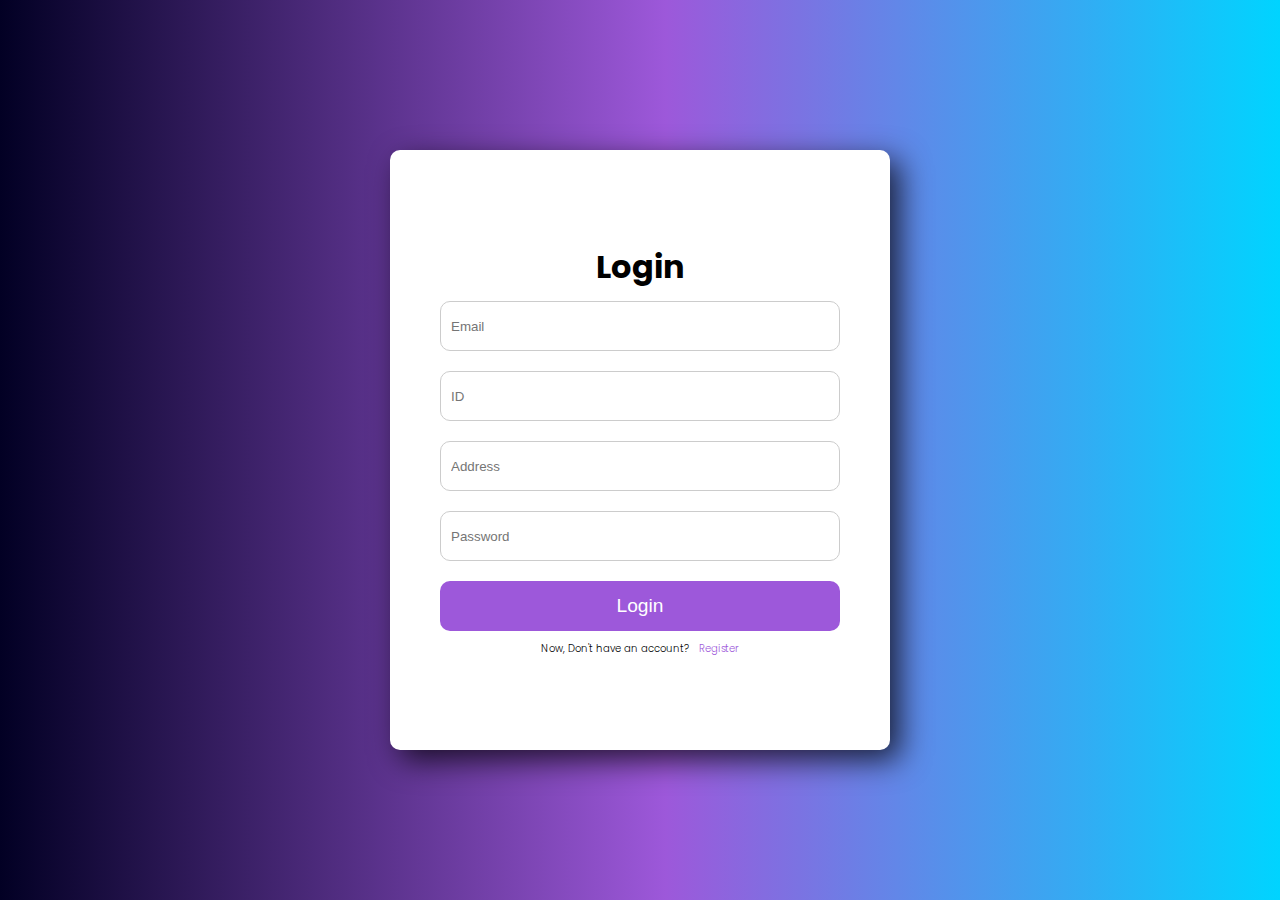
==== Register.html @ a8fa305b "fix/arreglo de index" ====
<!DOCTYPE html>
<html lang="en">

<head>
    <meta charset="UTF-8">
    <meta name="viewport" content="width=device-width, initial-scale=1.0">
    <link rel="stylesheet" href="CSS/Style.CSS">
    <title>Register</title>
    <link rel="preconnect" href="https://fonts.googleapis.com">
    <link rel="preconnect" href="https://fonts.gstatic.com" crossorigin>
    <link
        href="https://fonts.googleapis.com/css2?family=Poppins:ital,wght@0,100;0,200;0,300;0,400;0,500;0,600;0,700;0,800;0,900;1,100;1,200;1,300;1,400;1,500;1,600;1,700;1,800;1,900&display=swap"
        rel="stylesheet">

</head>

<body>

    <div class="container">
        <div class="container_login">
            <h1 class="poppins-bold">Login</h1>
            
            <input
            class="input"
            placeholder="Email"
            type="text">

            <input
            class="input"
            placeholder="ID"
            type="number">

            <input
            class="input"
            placeholder="Address"
            type="password">

            <input
            class="input"
            placeholder="Password"
            type="password">


            
            <button class="button">
                <a class="poppins-extraligh text-button" href="Register.html">Login</a>
            </button>

            <span class="poppins-light span-register">Now, Don't have an account?<a class="text-a" href="">Register</a></span>


        </div>

    </div>
    <script src="JS/validate.js"></script>

</body>

</html>
---- CSS/Style.CSS ----
* {
    margin: 0;
    padding: 0;
    box-sizing: border-box;
}

/* fonts de google */

.poppins-thin {
    font-family: "Poppins", sans-serif;
    font-weight: 100;
    font-style: normal;
  }
  
  .poppins-extralight {
    font-family: "Poppins", sans-serif;
    font-weight: 200;
    font-style: normal;
  }
  
  .poppins-light {
    font-family: "Poppins", sans-serif;
    font-weight: 300;
    font-style: normal;
    font-size: 10px;
  }
  
  .poppins-regular {
    font-family: "Poppins", sans-serif;
    font-weight: 400;
    font-style: normal;
  }
  
  .poppins-medium {
    font-family: "Poppins", sans-serif;
    font-weight: 500;
    font-style: normal;
  }
  
  .poppins-semibold {
    font-family: "Poppins", sans-serif;
    font-weight: 600;
    font-style: normal;
  }
  
  .poppins-bold {
    font-family: "Poppins", sans-serif;
    font-weight: 700;
    font-style: normal;
  }
  
  .poppins-extrabold {
    font-family: "Poppins", sans-serif;
    font-weight: 800;
    font-style: normal;
  }
  
  .poppins-black {
    font-family: "Poppins", sans-serif;
    font-weight: 900;
    font-style: normal;
  }
  
  .poppins-thin-italic {
    font-family: "Poppins", sans-serif;
    font-weight: 100;
    font-style: italic;
  }
  
  .poppins-extralight-italic {
    font-family: "Poppins", sans-serif;
    font-weight: 200;
    font-style: italic;
  }
  
  .poppins-light-italic {
    font-family: "Poppins", sans-serif;
    font-weight: 300;
    font-style: italic;
  }
  
  .poppins-regular-italic {
    font-family: "Poppins", sans-serif;
    font-weight: 400;
    font-style: italic;
  }
  
  .poppins-medium-italic {
    font-family: "Poppins", sans-serif;
    font-weight: 500;
    font-style: italic;
  }
  
  .poppins-semibold-italic {
    font-family: "Poppins", sans-serif;
    font-weight: 600;
    font-style: italic;
  }
  
  .poppins-bold-italic {
    font-family: "Poppins", sans-serif;
    font-weight: 700;
    font-style: italic;
  }
  
  .poppins-extrabold-italic {
    font-family: "Poppins", sans-serif;
    font-weight: 800;
    font-style: italic;
  }
  
  .poppins-black-italic {
    font-family: "Poppins", sans-serif;
    font-weight: 900;
    font-style: italic;
  }
  

.container {
    width: 100%;
    height: 100vh;
    display: flex;
    justify-content: center;
    align-items: center;
    background: rgb(2,0,36);
    background: linear-gradient(90deg, rgba(2,0,36,1) 0%, rgba(157,88,218,1) 52%, rgba(0,212,255,1) 100%);
}

.container_login {
    width: 500px;
    height: 600px;
    background-color: #fff;
    border-radius: 10px;
    display: flex;
    flex-direction: column;
    align-items: center;
    justify-content: center;
    box-shadow: 10px 10px 30px 0px rgba(0,0,0,0.75);
}

/* csss para inputs */

.input {
    width: 80%;
    height: 50px;
    margin: 10px 0;
    border-radius: 10px;
    border: 1px solid #ccc;
    padding: 0 10px;
}

.button {
    width: 80%;
    height: 50px;
    margin: 10px 0;
    border-radius: 10px;
    border: none;
    background-color: #9d58da;
    color: #fff;
    font-size: 1.2rem;
    cursor: pointer;
    
}
    
.button:hover {
    background-color: #ce97ff;
}

.text-button {
    text-align: center;
    font-size: 1.2rem;
    color: #fff;
    margin: 10px 0;
    text-decoration: none;
}

.text-a {
    margin-left: 10px;
    text-decoration: none;
    color: #9d58da;
}

.span-register {
    justify-content: end;
}
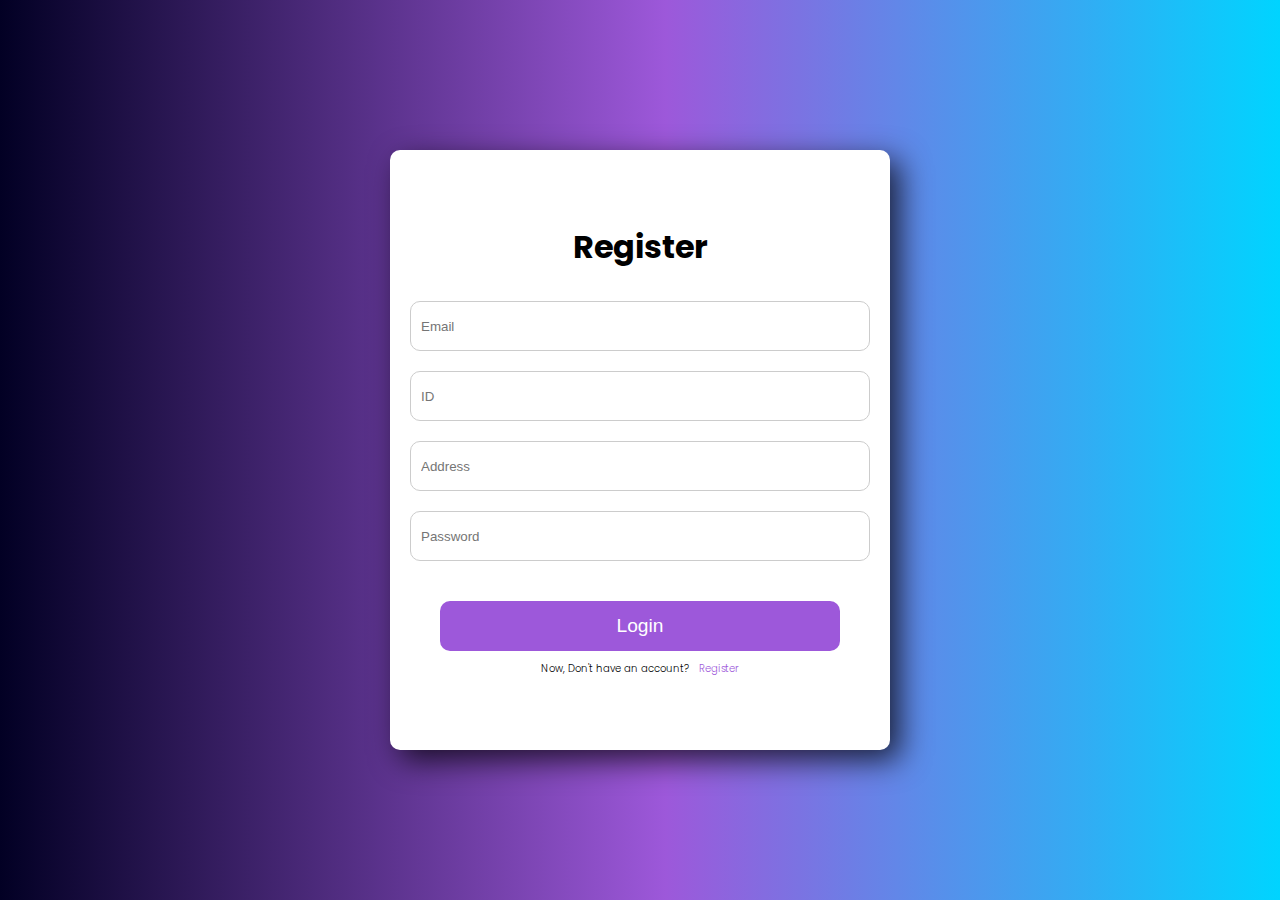
==== commit 776371bd: "fix/arreglo de index-register" ====
--- a/Register.html
+++ b/Register.html
@@ -18,35 +18,26 @@
 
     <div class="container">
         <div class="container_login">
-            <h1 class="poppins-bold">Login</h1>
-            
-            <input
-            class="input"
-            placeholder="Email"
-            type="text">
+            <h1 class="poppins-bold">Register</h1>
 
-            <input
-            class="input"
-            placeholder="ID"
-            type="number">
+            <form class="form-register" id="loginForm">
+                <input class="input" placeholder="Email" type="text">
 
-            <input
-            class="input"
-            placeholder="Address"
-            type="password">
+                <input class="input" placeholder="ID" type="number">
 
-            <input
-            class="input"
-            placeholder="Password"
-            type="password">
+                <input class="input" placeholder="Address" type="password">
+
+                <input class="input" placeholder="Password" type="password">
+            </form>
 
 
-            
-            <button class="button">
+
+            <button class="button-register">
                 <a class="poppins-extraligh text-button" href="Register.html">Login</a>
             </button>
 
-            <span class="poppins-light span-register">Now, Don't have an account?<a class="text-a" href="">Register</a></span>
+            <span class="poppins-light span-register">Now, Don't have an account?<a class="text-a"
+                    href="">Register</a></span>
 
 
         </div>
--- a/CSS/Style.CSS
+++ b/CSS/Style.CSS
@@ -141,7 +141,7 @@
 /* csss para inputs */
 
 .input {
-    width: 80%;
+    width: 100%;
     height: 50px;
     margin: 10px 0;
     border-radius: 10px;
@@ -150,7 +150,7 @@
 }
 
 .button {
-    width: 80%;
+    width: 100%;
     height: 50px;
     margin: 10px 0;
     border-radius: 10px;
@@ -183,3 +183,33 @@
 .span-register {
     justify-content: end;
 }
+
+.form {
+    width: 100%;
+    display: flex;
+    flex-direction: column;
+    align-items: center;
+    justify-content: center;
+}
+
+.form-register {
+  padding: 20px;
+    width: 100%;
+    display: flex;
+    flex-direction: column;
+    align-items: center;
+    justify-content: center;
+} 
+
+.button-register {
+  width: 80%;
+  height: 50px;
+  margin: 10px 0;
+  border-radius: 10px;
+  border: none;
+  background-color: #9d58da;
+  color: #fff;
+  font-size: 1.2rem;
+  cursor: pointer;
+  
+}